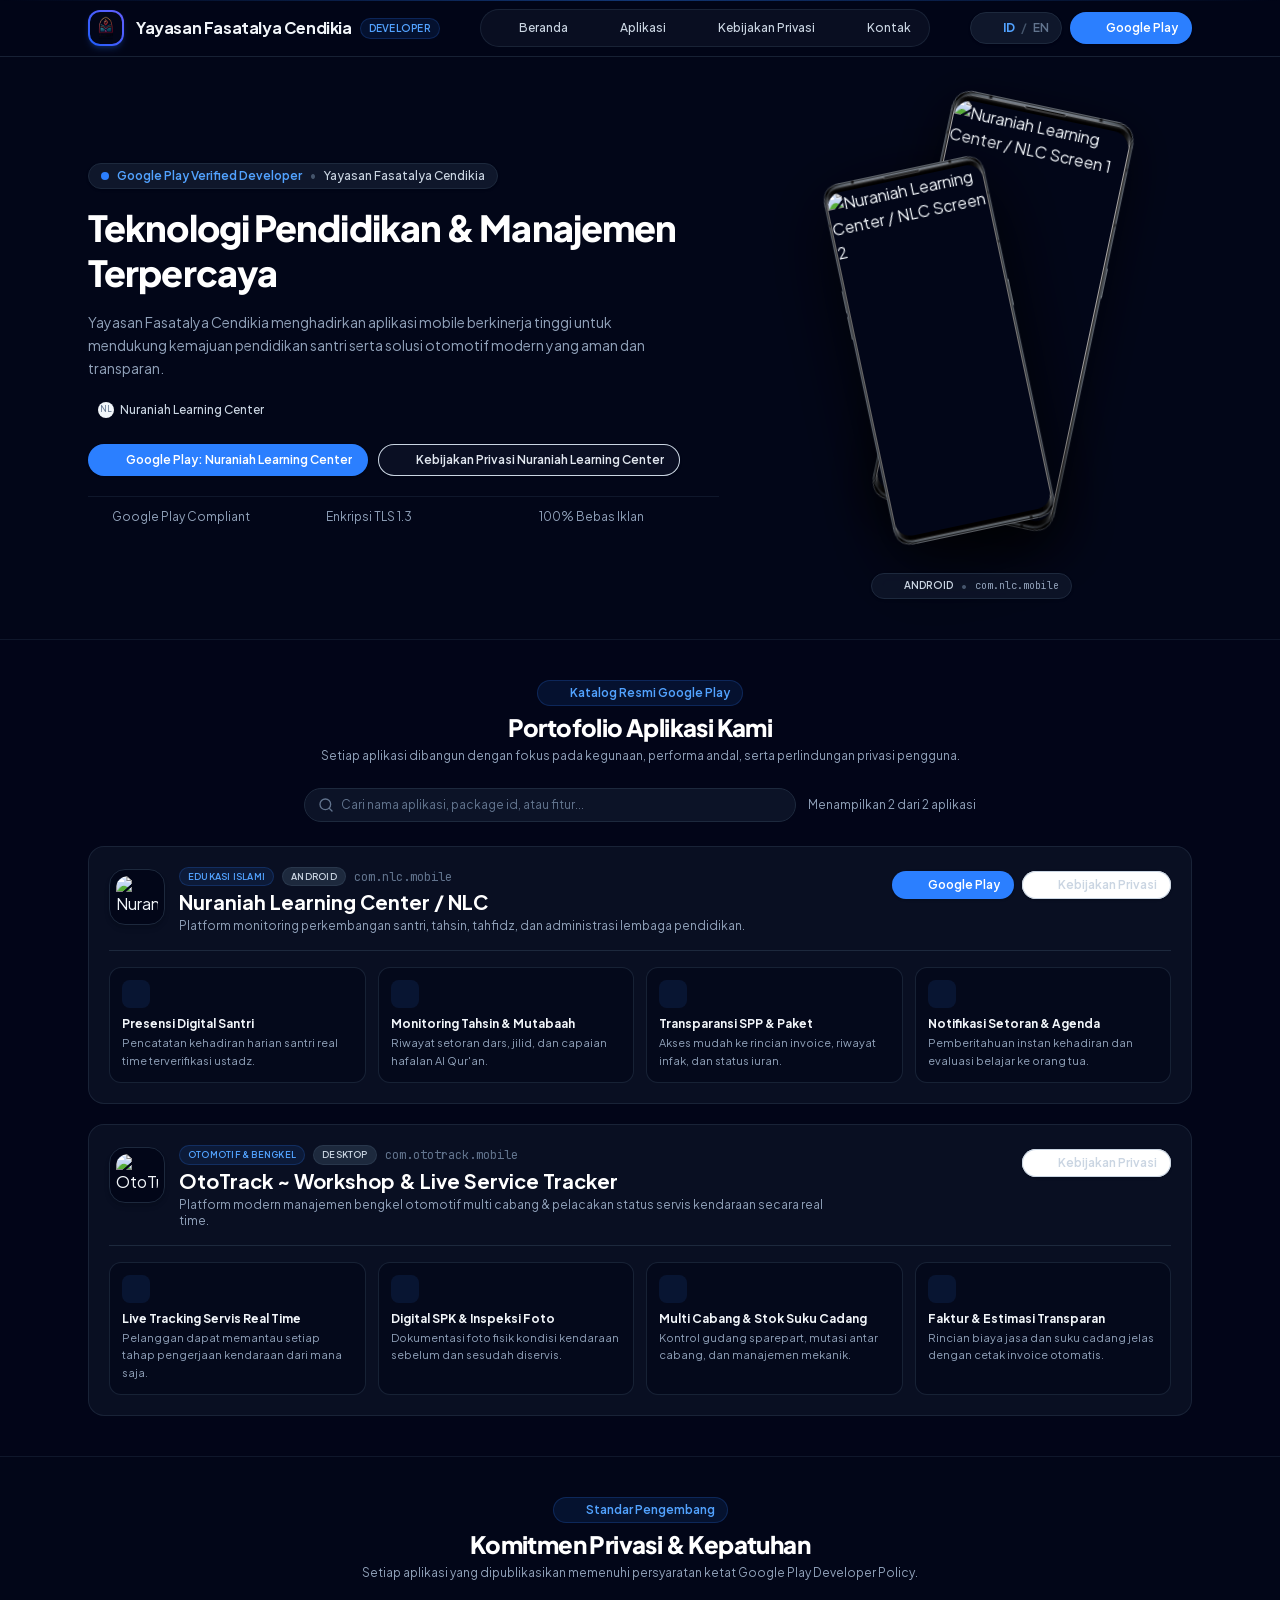
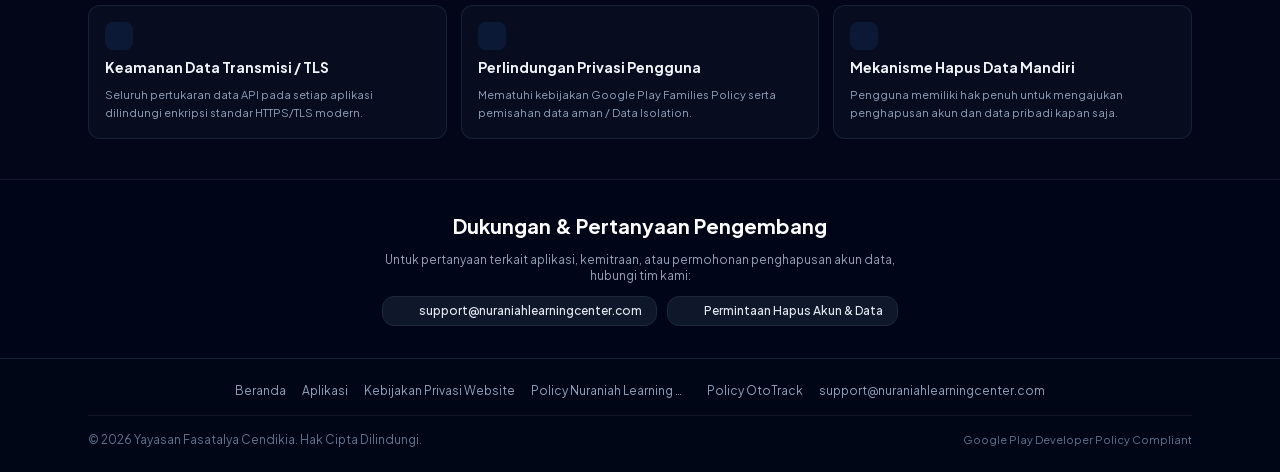
==== 200.html @ 3fed87d0 "Updates" ====
<!DOCTYPE html><html  lang="id"><head><meta charset="utf-8"><meta name="viewport" content="width=device-width, initial-scale=1"><title>Yayasan Fasatalya Cendikia - Google Play Developer</title><link rel="preconnect" href="https://fonts.googleapis.com"><link rel="preconnect" href="https://fonts.gstatic.com" crossorigin><script type="importmap">{"imports":{"#entry":"/_nuxt/Dg7l3bxi.js"}}</script><script src="/config.js"></script><link rel="stylesheet" href="https://fonts.googleapis.com/css2?family=Plus+Jakarta+Sans:wght@300;400;500;600;700;800&family=JetBrains+Mono:wght@400;500&display=swap"><link rel="stylesheet" href="/_nuxt/entry.DbrNJag4.css" crossorigin><link rel="modulepreload" as="script" crossorigin href="/_nuxt/Dg7l3bxi.js"><link rel="modulepreload" as="script" crossorigin href="/_nuxt/BjNzdn2K.js"><link rel="modulepreload" as="script" crossorigin href="/_nuxt/BULBhxzs.js"><script type="module" src="/_nuxt/Dg7l3bxi.js" crossorigin></script><link rel="prefetch" as="style" crossorigin href="/_nuxt/error-404.C3wqHTJz.css"><link rel="prefetch" as="script" crossorigin href="/_nuxt/C8RMDub_.js"><link rel="prefetch" as="script" crossorigin href="/_nuxt/BDNMzG2s.js"><link rel="prefetch" as="style" crossorigin href="/_nuxt/error-500.D6rBzoDj.css"><link rel="prefetch" as="script" crossorigin href="/_nuxt/0oD7Hh62.js"><meta name="description" content="Portal resmi pengembang aplikasi Yayasan Fasatalya Cendikia di Google Play Store & Kebijakan Privasi resmi."><meta name="author" content="Yayasan Fasatalya Cendikia"><meta name="theme-color" content="#0f172a"><link rel="icon" type="image/png" href="/icon.png"><script>"use strict";(()=>{const o=window,e=document.documentElement,c=["dark","light"],s=getStorageValue("localStorage","nuxt-color-mode")||"system";let r=s==="system"?f():s;const l=e.getAttribute("data-color-mode-forced");l&&(r=l),i(r),o["__NUXT_COLOR_MODE__"]={preference:s,value:r,getColorScheme:f,addColorScheme:i,removeColorScheme:d};function i(t){const a=""+t+"",n="";e.classList?e.classList.add(a):e.className+=" "+a,n&&e.setAttribute("data-"+n,t)}function d(t){const a=""+t+"",n="";e.classList?e.classList.remove(a):e.className=e.className.replace(new RegExp(a,"g"),""),n&&e.removeAttribute("data-"+n)}function u(t){return o.matchMedia("(prefers-color-scheme"+t+")")}function f(){if(o.matchMedia&&u("").media!=="not all"){for(const t of c)if(u(":"+t).matches)return t}return"light"}})();function getStorageValue(o,e){switch(o){case"localStorage":try{return window.localStorage.getItem(e)}catch{return null}case"sessionStorage":try{return window.sessionStorage.getItem(e)}catch{return null}case"cookie":try{return getCookie(e)}catch{return null}default:return null}}function getCookie(o){const c=("; "+window.document.cookie).split("; "+o+"=");if(c.length===2){const s=c.pop();return s?s.split(";").shift():null}}</script></head><body><div id="__nuxt" class="isolate"></div><div id="teleports"></div><script>window.__NUXT__={};window.__NUXT__.config={public:{},app:{baseURL:"/",buildId:"77cbd302-f5c1-4d64-a94d-bf0c36280390",buildAssetsDir:"/_nuxt/",cdnURL:""}}</script><script type="application/json" data-nuxt-data="nuxt-app" data-ssr="false" id="__NUXT_DATA__">[{"prerenderedAt":1,"serverRendered":2},1790925937300,false]</script></body></html>
---- _nuxt/error-404.C3wqHTJz.css ----
.grid[data-v-c6455d0c]{display:grid}.mb-2[data-v-c6455d0c]{margin-bottom:.5rem}.mb-4[data-v-c6455d0c]{margin-bottom:1rem}.max-w-520px[data-v-c6455d0c]{max-width:520px}.min-h-screen[data-v-c6455d0c]{min-height:100vh}.w-full[data-v-c6455d0c]{width:100%}.flex[data-v-c6455d0c]{display:flex}.place-content-center[data-v-c6455d0c]{place-content:center}.items-center[data-v-c6455d0c]{align-items:center}.justify-center[data-v-c6455d0c]{justify-content:center}.overflow-hidden[data-v-c6455d0c]{overflow:hidden}.bg-white[data-v-c6455d0c]{--un-bg-opacity:1;background-color:rgb(255 255 255/var(--un-bg-opacity))}.px-2[data-v-c6455d0c]{padding-left:.5rem;padding-right:.5rem}.text-center[data-v-c6455d0c]{text-align:center}.text-\[80px\][data-v-c6455d0c]{font-size:80px}.text-2xl[data-v-c6455d0c]{font-size:1.5rem;line-height:2rem}.text-sm[data-v-c6455d0c]{font-size:.875rem;line-height:1.25rem}.text-\[\#020420\][data-v-c6455d0c]{--un-text-opacity:1;color:rgb(2 4 32/var(--un-text-opacity))}.text-\[\#64748B\][data-v-c6455d0c]{--un-text-opacity:1;color:rgb(100 116 139/var(--un-text-opacity))}.hover\:text-\[\#00DC82\][data-v-c6455d0c]:hover{--un-text-opacity:1;color:rgb(0 220 130/var(--un-text-opacity))}.font-medium[data-v-c6455d0c]{font-weight:500}.font-semibold[data-v-c6455d0c]{font-weight:600}.leading-none[data-v-c6455d0c]{line-height:1}.tracking-wide[data-v-c6455d0c]{letter-spacing:.025em}.font-sans[data-v-c6455d0c]{font-family:ui-sans-serif,system-ui,-apple-system,BlinkMacSystemFont,Segoe UI,Roboto,Helvetica Neue,Arial,Noto Sans,sans-serif,Apple Color Emoji,Segoe UI Emoji,Segoe UI Symbol,Noto Color Emoji}.tabular-nums[data-v-c6455d0c]{--un-numeric-spacing:tabular-nums;font-variant-numeric:var(--un-ordinal) var(--un-slashed-zero) var(--un-numeric-figure) var(--un-numeric-spacing) var(--un-numeric-fraction)}.underline[data-v-c6455d0c]{text-decoration-line:underline}.underline-offset-3[data-v-c6455d0c]{text-underline-offset:3px}.antialiased[data-v-c6455d0c]{-webkit-font-smoothing:antialiased;-moz-osx-font-smoothing:grayscale}@media (prefers-color-scheme:dark){.dark\:bg-\[\#020420\][data-v-c6455d0c]{--un-bg-opacity:1;background-color:rgb(2 4 32/var(--un-bg-opacity))}.dark\:text-white[data-v-c6455d0c]{--un-text-opacity:1;color:rgb(255 255 255/var(--un-text-opacity))}}@media (width>=640px){.sm\:text-\[110px\][data-v-c6455d0c]{font-size:110px}.sm\:text-3xl[data-v-c6455d0c]{font-size:1.875rem;line-height:2.25rem}}
---- _nuxt/error-500.D6rBzoDj.css ----
.grid[data-v-6e93dc00]{display:grid}.mb-2[data-v-6e93dc00]{margin-bottom:.5rem}.mb-4[data-v-6e93dc00]{margin-bottom:1rem}.max-w-520px[data-v-6e93dc00]{max-width:520px}.min-h-screen[data-v-6e93dc00]{min-height:100vh}.place-content-center[data-v-6e93dc00]{place-content:center}.overflow-hidden[data-v-6e93dc00]{overflow:hidden}.bg-white[data-v-6e93dc00]{--un-bg-opacity:1;background-color:rgb(255 255 255/var(--un-bg-opacity))}.px-2[data-v-6e93dc00]{padding-left:.5rem;padding-right:.5rem}.text-center[data-v-6e93dc00]{text-align:center}.text-\[80px\][data-v-6e93dc00]{font-size:80px}.text-2xl[data-v-6e93dc00]{font-size:1.5rem;line-height:2rem}.text-\[\#020420\][data-v-6e93dc00]{--un-text-opacity:1;color:rgb(2 4 32/var(--un-text-opacity))}.text-\[\#64748B\][data-v-6e93dc00]{--un-text-opacity:1;color:rgb(100 116 139/var(--un-text-opacity))}.font-semibold[data-v-6e93dc00]{font-weight:600}.leading-none[data-v-6e93dc00]{line-height:1}.tracking-wide[data-v-6e93dc00]{letter-spacing:.025em}.font-sans[data-v-6e93dc00]{font-family:ui-sans-serif,system-ui,-apple-system,BlinkMacSystemFont,Segoe UI,Roboto,Helvetica Neue,Arial,Noto Sans,sans-serif,Apple Color Emoji,Segoe UI Emoji,Segoe UI Symbol,Noto Color Emoji}.tabular-nums[data-v-6e93dc00]{--un-numeric-spacing:tabular-nums;font-variant-numeric:var(--un-ordinal) var(--un-slashed-zero) var(--un-numeric-figure) var(--un-numeric-spacing) var(--un-numeric-fraction)}.antialiased[data-v-6e93dc00]{-webkit-font-smoothing:antialiased;-moz-osx-font-smoothing:grayscale}@media (prefers-color-scheme:dark){.dark\:bg-\[\#020420\][data-v-6e93dc00]{--un-bg-opacity:1;background-color:rgb(2 4 32/var(--un-bg-opacity))}.dark\:text-white[data-v-6e93dc00]{--un-text-opacity:1;color:rgb(255 255 255/var(--un-text-opacity))}}@media (width>=640px){.sm\:text-\[110px\][data-v-6e93dc00]{font-size:110px}.sm\:text-3xl[data-v-6e93dc00]{font-size:1.875rem;line-height:2.25rem}}
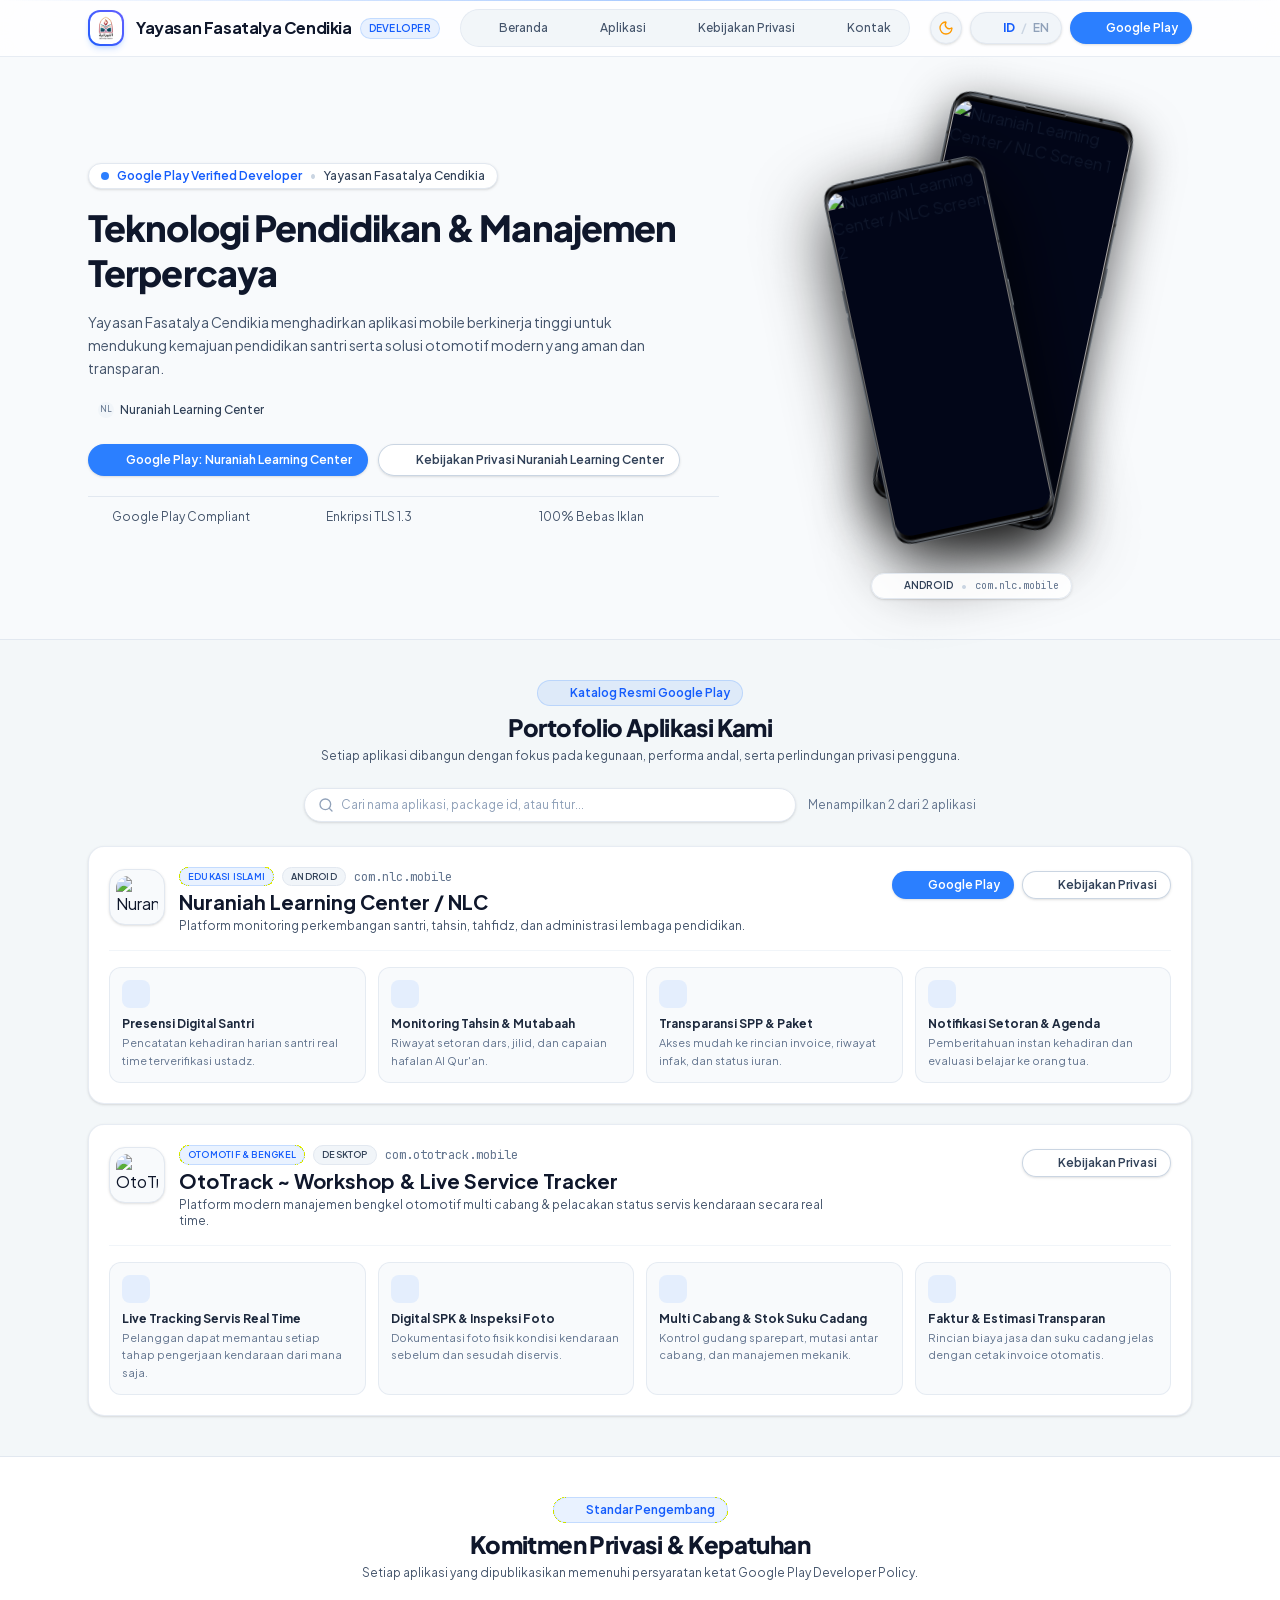
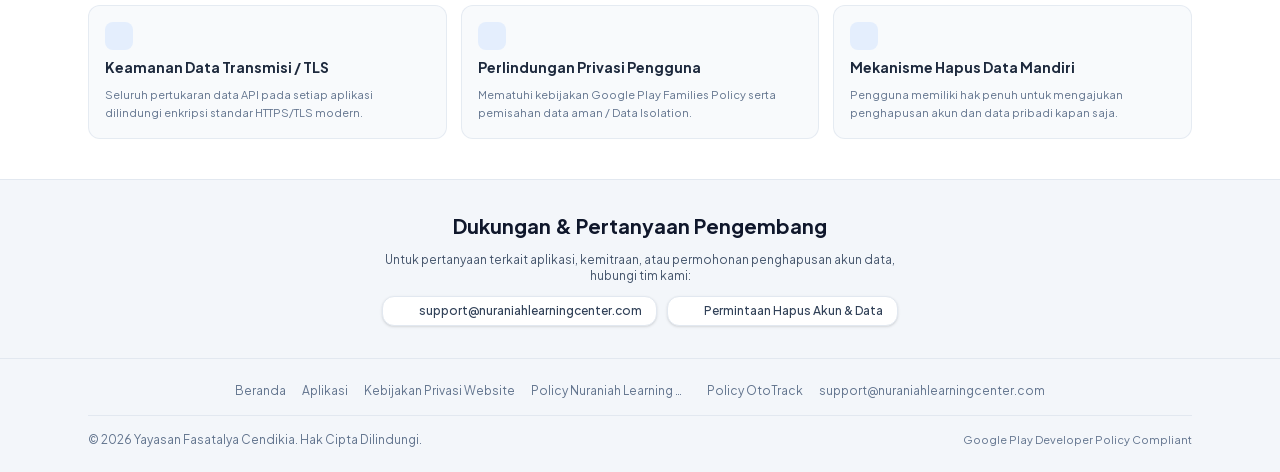
==== commit 4021f992: "Updates" ====
--- a/200.html
+++ b/200.html
@@ -1 +1 @@
-<!DOCTYPE html><html  lang="id"><head><meta charset="utf-8"><meta name="viewport" content="width=device-width, initial-scale=1"><title>Yayasan Fasatalya Cendikia - Google Play Developer</title><link rel="preconnect" href="https://fonts.googleapis.com"><link rel="preconnect" href="https://fonts.gstatic.com" crossorigin><script type="importmap">{"imports":{"#entry":"/_nuxt/Dg7l3bxi.js"}}</script><script src="/config.js"></script><link rel="stylesheet" href="https://fonts.googleapis.com/css2?family=Plus+Jakarta+Sans:wght@300;400;500;600;700;800&family=JetBrains+Mono:wght@400;500&display=swap"><link rel="stylesheet" href="/_nuxt/entry.DbrNJag4.css" crossorigin><link rel="modulepreload" as="script" crossorigin href="/_nuxt/Dg7l3bxi.js"><link rel="modulepreload" as="script" crossorigin href="/_nuxt/BjNzdn2K.js"><link rel="modulepreload" as="script" crossorigin href="/_nuxt/BULBhxzs.js"><script type="module" src="/_nuxt/Dg7l3bxi.js" crossorigin></script><link rel="prefetch" as="style" crossorigin href="/_nuxt/error-404.C3wqHTJz.css"><link rel="prefetch" as="script" crossorigin href="/_nuxt/C8RMDub_.js"><link rel="prefetch" as="script" crossorigin href="/_nuxt/BDNMzG2s.js"><link rel="prefetch" as="style" crossorigin href="/_nuxt/error-500.D6rBzoDj.css"><link rel="prefetch" as="script" crossorigin href="/_nuxt/0oD7Hh62.js"><meta name="description" content="Portal resmi pengembang aplikasi Yayasan Fasatalya Cendikia di Google Play Store & Kebijakan Privasi resmi."><meta name="author" content="Yayasan Fasatalya Cendikia"><meta name="theme-color" content="#0f172a"><link rel="icon" type="image/png" href="/icon.png"><script>"use strict";(()=>{const o=window,e=document.documentElement,c=["dark","light"],s=getStorageValue("localStorage","nuxt-color-mode")||"system";let r=s==="system"?f():s;const l=e.getAttribute("data-color-mode-forced");l&&(r=l),i(r),o["__NUXT_COLOR_MODE__"]={preference:s,value:r,getColorScheme:f,addColorScheme:i,removeColorScheme:d};function i(t){const a=""+t+"",n="";e.classList?e.classList.add(a):e.className+=" "+a,n&&e.setAttribute("data-"+n,t)}function d(t){const a=""+t+"",n="";e.classList?e.classList.remove(a):e.className=e.className.replace(new RegExp(a,"g"),""),n&&e.removeAttribute("data-"+n)}function u(t){return o.matchMedia("(prefers-color-scheme"+t+")")}function f(){if(o.matchMedia&&u("").media!=="not all"){for(const t of c)if(u(":"+t).matches)return t}return"light"}})();function getStorageValue(o,e){switch(o){case"localStorage":try{return window.localStorage.getItem(e)}catch{return null}case"sessionStorage":try{return window.sessionStorage.getItem(e)}catch{return null}case"cookie":try{return getCookie(e)}catch{return null}default:return null}}function getCookie(o){const c=("; "+window.document.cookie).split("; "+o+"=");if(c.length===2){const s=c.pop();return s?s.split(";").shift():null}}</script></head><body><div id="__nuxt" class="isolate"></div><div id="teleports"></div><script>window.__NUXT__={};window.__NUXT__.config={public:{},app:{baseURL:"/",buildId:"77cbd302-f5c1-4d64-a94d-bf0c36280390",buildAssetsDir:"/_nuxt/",cdnURL:""}}</script><script type="application/json" data-nuxt-data="nuxt-app" data-ssr="false" id="__NUXT_DATA__">[{"prerenderedAt":1,"serverRendered":2},1790925937300,false]</script></body></html>+<!DOCTYPE html><html  lang="id"><head><meta charset="utf-8"><meta name="viewport" content="width=device-width, initial-scale=1"><title>Yayasan Fasatalya Cendikia - Google Play Developer</title><link rel="preconnect" href="https://fonts.googleapis.com"><link rel="preconnect" href="https://fonts.gstatic.com" crossorigin><script type="importmap">{"imports":{"#entry":"/_nuxt/DBHvEP1e.js"}}</script><script src="/config.js"></script><link rel="stylesheet" href="https://fonts.googleapis.com/css2?family=Plus+Jakarta+Sans:wght@300;400;500;600;700;800&family=JetBrains+Mono:wght@400;500&display=swap"><link rel="stylesheet" href="/_nuxt/entry.B1tTyInO.css" crossorigin><link rel="modulepreload" as="script" crossorigin href="/_nuxt/DBHvEP1e.js"><link rel="modulepreload" as="script" crossorigin href="/_nuxt/BjNzdn2K.js"><link rel="modulepreload" as="script" crossorigin href="/_nuxt/BULBhxzs.js"><script type="module" src="/_nuxt/DBHvEP1e.js" crossorigin></script><link rel="prefetch" as="style" crossorigin href="/_nuxt/error-404.C3wqHTJz.css"><link rel="prefetch" as="script" crossorigin href="/_nuxt/ByiZV4uQ.js"><link rel="prefetch" as="script" crossorigin href="/_nuxt/BDNMzG2s.js"><link rel="prefetch" as="style" crossorigin href="/_nuxt/error-500.D6rBzoDj.css"><link rel="prefetch" as="script" crossorigin href="/_nuxt/C9ZOR45y.js"><meta name="description" content="Portal resmi pengembang aplikasi Yayasan Fasatalya Cendikia di Google Play Store & Kebijakan Privasi resmi."><meta name="author" content="Yayasan Fasatalya Cendikia"><meta name="theme-color" content="#0f172a"><link rel="icon" type="image/png" href="/icon.png"><script>"use strict";(()=>{const o=window,e=document.documentElement,c=["dark","light"],s=getStorageValue("localStorage","nuxt-color-mode")||"system";let r=s==="system"?f():s;const l=e.getAttribute("data-color-mode-forced");l&&(r=l),i(r),o["__NUXT_COLOR_MODE__"]={preference:s,value:r,getColorScheme:f,addColorScheme:i,removeColorScheme:d};function i(t){const a=""+t+"",n="";e.classList?e.classList.add(a):e.className+=" "+a,n&&e.setAttribute("data-"+n,t)}function d(t){const a=""+t+"",n="";e.classList?e.classList.remove(a):e.className=e.className.replace(new RegExp(a,"g"),""),n&&e.removeAttribute("data-"+n)}function u(t){return o.matchMedia("(prefers-color-scheme"+t+")")}function f(){if(o.matchMedia&&u("").media!=="not all"){for(const t of c)if(u(":"+t).matches)return t}return"light"}})();function getStorageValue(o,e){switch(o){case"localStorage":try{return window.localStorage.getItem(e)}catch{return null}case"sessionStorage":try{return window.sessionStorage.getItem(e)}catch{return null}case"cookie":try{return getCookie(e)}catch{return null}default:return null}}function getCookie(o){const c=("; "+window.document.cookie).split("; "+o+"=");if(c.length===2){const s=c.pop();return s?s.split(";").shift():null}}</script></head><body><div id="__nuxt" class="isolate"></div><div id="teleports"></div><script>window.__NUXT__={};window.__NUXT__.config={public:{},app:{baseURL:"/",buildId:"ed253a14-1191-4489-a366-840dd7382c6b",buildAssetsDir:"/_nuxt/",cdnURL:""}}</script><script type="application/json" data-nuxt-data="nuxt-app" data-ssr="false" id="__NUXT_DATA__">[{"prerenderedAt":1,"serverRendered":2},1790928569820,false]</script></body></html>
